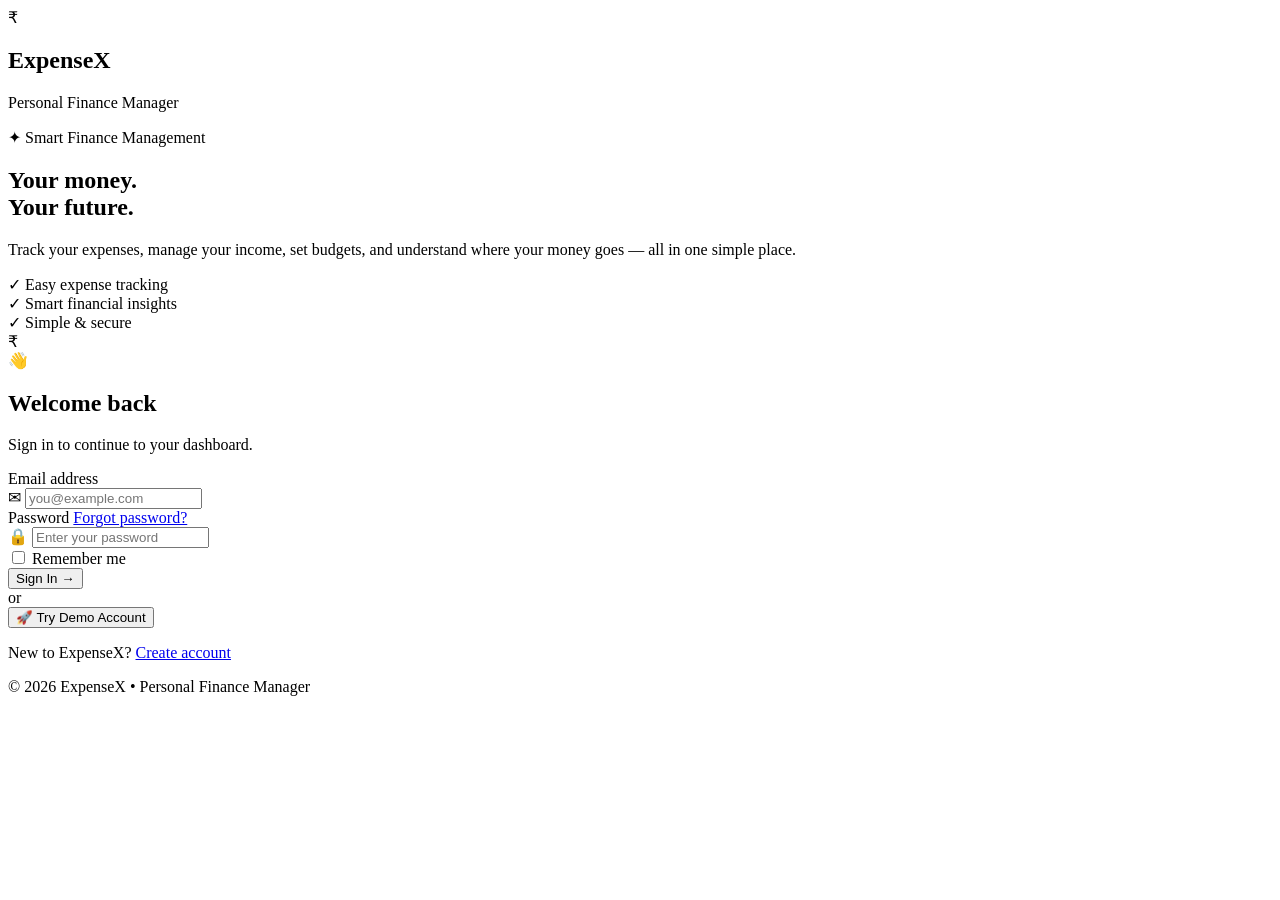
==== index.html @ b00d4480 "Add files via upload" ====
<!DOCTYPE html>
<html lang="en">

<head>
    <meta charset="UTF-8">

    <meta
        name="viewport"
        content="width=device-width, initial-scale=1.0"
    >

    <title>ExpenseX | Login</title>

    <link rel="stylesheet" href="css/style.css">
</head>


<body class="login-page">

    <div class="login-wrapper">

        <!-- =================================================
             LEFT BRANDING SECTION
        ================================================== -->

        <section class="login-brand">

            <!-- Logo -->

            <div class="brand-large">

                <div class="brand-logo">
                    ₹
                </div>

                <div>

                    <h1>
                        Expense<span>X</span>
                    </h1>

                    <p>
                        Personal Finance Manager
                    </p>

                </div>

            </div>


            <!-- Main Introduction -->

            <div class="brand-content">

                <div class="mini-badge">
                    ✦ Smart Finance Management
                </div>

                <h2>
                    Your money.<br>
                    <span>Your future.</span>
                </h2>

                <p>
                    Track your expenses, manage your income,
                    set budgets, and understand where your
                    money goes — all in one simple place.
                </p>

            </div>


            <!-- Features -->

            <div class="brand-footer">

                <div class="feature">
                    <span>✓</span>
                    Easy expense tracking
                </div>

                <div class="feature">
                    <span>✓</span>
                    Smart financial insights
                </div>

                <div class="feature">
                    <span>✓</span>
                    Simple & secure
                </div>

            </div>

        </section>



        <!-- =================================================
             RIGHT LOGIN SECTION
        ================================================== -->

        <section class="login-section">

            <div class="login-card">


                <!-- Mobile Logo -->

                <div class="mobile-logo">
                    ₹
                </div>


                <!-- Heading -->

                <div class="login-heading">

                    <div class="welcome-icon">
                        👋
                    </div>

                    <h2>
                        Welcome back
                    </h2>

                    <p>
                        Sign in to continue to your dashboard.
                    </p>

                </div>



                <!-- =================================================
                     LOGIN FORM
                ================================================== -->

                <form id="loginForm">


                    <!-- Email -->

                    <div class="login-input">

                        <label for="email">
                            Email address
                        </label>

                        <div class="input-wrapper">

                            <span>
                                ✉
                            </span>

                            <input
                                type="email"
                                id="email"
                                name="email"
                                placeholder="you@example.com"
                                autocomplete="email"
                                required
                            >

                        </div>

                    </div>



                    <!-- Password -->

                    <div class="login-input">

                        <div class="password-label">

                            <label for="password">
                                Password
                            </label>

                            <a href="#">
                                Forgot password?
                            </a>

                        </div>


                        <div class="input-wrapper">

                            <span>
                                🔒
                            </span>

                            <input
                                type="password"
                                id="password"
                                name="password"
                                placeholder="Enter your password"
                                autocomplete="current-password"
                                required
                            >

                        </div>

                    </div>



                    <!-- Remember Me -->

                    <div class="remember-row">

                        <label>

                            <input
                                type="checkbox"
                                id="remember"
                                name="remember"
                            >

                            <span>
                                Remember me
                            </span>

                        </label>

                    </div>



                    <!-- Sign In -->

                    <button
                        type="submit"
                        class="login-button"
                    >

                        <span class="button-text">
                            Sign In
                        </span>

                        <span>
                            →
                        </span>

                    </button>

                </form>



                <!-- Divider -->

                <div class="divider">

                    <span>
                        or
                    </span>

                </div>



                <!-- Demo Account -->

                <button
                    type="button"
                    class="demo-button"
                    id="demoButton"
                >

                    🚀

                    <span>
                        Try Demo Account
                    </span>

                </button>



                <!-- Create Account -->

                <p class="create-account">

                    New to ExpenseX?

                    <a href="#">
                        Create account
                    </a>

                </p>



                <!-- Footer -->

                <div class="login-footer">

                    © 2026 ExpenseX

                    <span>•</span>

                    Personal Finance Manager

                </div>


            </div>

        </section>

    </div>


    <!-- JavaScript -->

    <script src="js/script.js"></script>

</body>

</html>
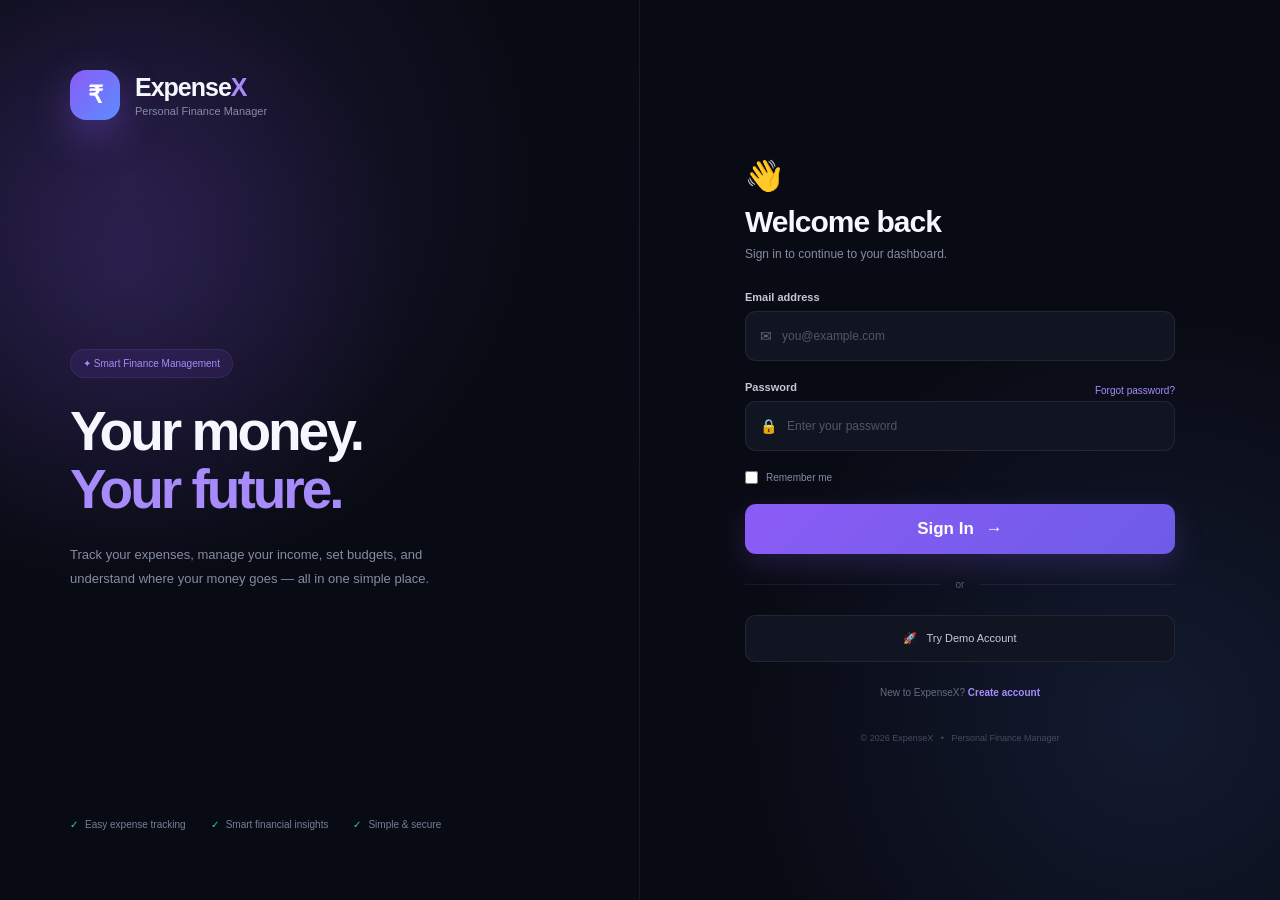
==== commit 29afaf17: "Fix HTML structure and update stylesheet link" ====
--- a/index.html
+++ b/index.html
@@ -11,7 +11,7 @@
 
     <title>ExpenseX | Login</title>
 
-    <link rel="stylesheet" href="css/style.css">
+    <link rel="stylesheet" href="/style.css">
 </head>
 
 
@@ -314,8 +314,8 @@
 
     <!-- JavaScript -->
 
-    <script src="js/script.js"></script>
+    <script src="/script.js"></script>
 
 </body>
 
-</html>+</html>
--- a/style.css
+++ b/style.css
@@ -0,0 +1,2443 @@
+/* =========================================================
+   EXPENSEX - PERSONAL EXPENSE TRACKER
+   COMPLETE MODERN DARK UI CSS
+========================================================= */
+
+
+/* =========================================================
+   RESET
+========================================================= */
+
+* {
+    margin: 0;
+    padding: 0;
+    box-sizing: border-box;
+}
+
+html {
+    scroll-behavior: smooth;
+}
+
+body {
+    font-family: "Inter", Arial, sans-serif;
+    background: #090b14;
+    color: #f5f7ff;
+}
+
+button,
+input,
+select,
+textarea {
+    font-family: inherit;
+}
+
+button {
+    cursor: pointer;
+}
+
+a {
+    text-decoration: none;
+}
+
+img {
+    max-width: 100%;
+}
+
+
+/* =========================================================
+   VARIABLES
+========================================================= */
+
+:root {
+
+    --bg: #090b14;
+    --sidebar: #0d101b;
+
+    --card: #111522;
+    --card-hover: #151a2a;
+
+    --border: rgba(255, 255, 255, 0.07);
+
+    --text: #f5f7ff;
+    --text-light: #c5cada;
+    --muted: #858ca3;
+    --muted-dark: #555c72;
+
+    --purple: #8b5cf6;
+    --purple-light: #a78bfa;
+
+    --blue: #5b8cff;
+    --green: #35d39a;
+    --red: #ff657a;
+    --yellow: #f7c65f;
+
+}
+
+
+/* =========================================================
+   MAIN APP
+========================================================= */
+
+.app {
+    min-height: 100vh;
+    display: flex;
+}
+
+
+/* =========================================================
+   SIDEBAR
+========================================================= */
+
+.sidebar {
+
+    width: 255px;
+    height: 100vh;
+
+    position: fixed;
+    top: 0;
+    left: 0;
+
+    z-index: 1000;
+
+    padding: 28px 18px;
+
+    display: flex;
+    flex-direction: column;
+
+    background:
+        radial-gradient(
+            circle at 20% 0%,
+            rgba(139, 92, 246, 0.13),
+            transparent 30%
+        ),
+        var(--sidebar);
+
+    border-right: 1px solid var(--border);
+}
+
+
+/* =========================================================
+   BRAND
+========================================================= */
+
+.brand {
+
+    display: flex;
+    align-items: center;
+
+    gap: 12px;
+
+    padding: 0 10px;
+
+    margin-bottom: 45px;
+}
+
+.brand-icon {
+
+    width: 42px;
+    height: 42px;
+
+    display: flex;
+    align-items: center;
+    justify-content: center;
+
+    border-radius: 13px;
+
+    background:
+        linear-gradient(
+            135deg,
+            var(--purple),
+            var(--blue)
+        );
+
+    color: white;
+
+    font-size: 20px;
+    font-weight: 800;
+
+    box-shadow:
+        0 10px 30px rgba(139, 92, 246, 0.3);
+}
+
+.brand h2 {
+
+    font-size: 20px;
+
+    letter-spacing: -0.5px;
+
+    color: white;
+}
+
+.brand h2 span {
+    color: var(--purple-light);
+}
+
+.brand small {
+
+    display: block;
+
+    margin-top: 3px;
+
+    color: var(--muted);
+
+    font-size: 10px;
+}
+
+
+/* =========================================================
+   MENU TITLE
+========================================================= */
+
+.menu-title {
+
+    color: var(--muted-dark);
+
+    font-size: 10px;
+
+    font-weight: 700;
+
+    letter-spacing: 1.5px;
+
+    padding: 0 12px;
+
+    margin-bottom: 12px;
+}
+
+
+/* =========================================================
+   SIDEBAR MENU
+========================================================= */
+
+.sidebar-menu {
+
+    display: flex;
+    flex-direction: column;
+
+    gap: 5px;
+
+    margin-bottom: 28px;
+}
+
+.menu-item {
+
+    position: relative;
+
+    display: flex;
+    align-items: center;
+
+    gap: 14px;
+
+    padding: 13px 14px;
+
+    border-radius: 12px;
+
+    color: #81889e;
+
+    font-size: 13px;
+
+    font-weight: 500;
+
+    transition: all 0.25s ease;
+}
+
+.menu-item span {
+
+    width: 20px;
+
+    text-align: center;
+
+    font-size: 18px;
+}
+
+.menu-item:hover {
+
+    color: white;
+
+    background: rgba(255, 255, 255, 0.04);
+
+    transform: translateX(2px);
+}
+
+.menu-item.active {
+
+    color: white;
+
+    background:
+        linear-gradient(
+            90deg,
+            rgba(139, 92, 246, 0.18),
+            rgba(139, 92, 246, 0.03)
+        );
+}
+
+.menu-item.active::before {
+
+    content: "";
+
+    position: absolute;
+
+    left: -18px;
+
+    top: 50%;
+
+    transform: translateY(-50%);
+
+    width: 3px;
+
+    height: 25px;
+
+    border-radius: 0 5px 5px 0;
+
+    background: var(--purple-light);
+
+    box-shadow:
+        0 0 15px rgba(139, 92, 246, 0.5);
+}
+
+.logout:hover {
+    color: var(--red);
+}
+
+
+/* =========================================================
+   SIDEBAR BOTTOM
+========================================================= */
+
+.sidebar-bottom {
+    margin-top: auto;
+}
+
+.upgrade-card {
+
+    padding: 18px;
+
+    border-radius: 15px;
+
+    background:
+        linear-gradient(
+            135deg,
+            rgba(139, 92, 246, 0.15),
+            rgba(91, 140, 255, 0.05)
+        );
+
+    border: 1px solid rgba(139, 92, 246, 0.15);
+}
+
+.upgrade-icon {
+
+    width: 32px;
+    height: 32px;
+
+    display: flex;
+    align-items: center;
+    justify-content: center;
+
+    margin-bottom: 12px;
+
+    border-radius: 10px;
+
+    background: rgba(139, 92, 246, 0.15);
+
+    color: var(--purple-light);
+
+    font-size: 15px;
+}
+
+.upgrade-card h4 {
+
+    font-size: 13px;
+
+    margin-bottom: 5px;
+}
+
+.upgrade-card p {
+
+    color: var(--muted);
+
+    font-size: 10px;
+
+    line-height: 1.5;
+}
+
+
+/* =========================================================
+   MAIN CONTENT
+========================================================= */
+
+.main {
+
+    width: calc(100% - 255px);
+
+    min-height: 100vh;
+
+    margin-left: 255px;
+
+    padding: 35px 42px;
+
+    background:
+        radial-gradient(
+            circle at 80% -10%,
+            rgba(91, 140, 255, 0.08),
+            transparent 25%
+        );
+}
+
+
+/* =========================================================
+   TOP BAR
+========================================================= */
+
+.topbar {
+
+    display: flex;
+
+    align-items: center;
+    justify-content: space-between;
+
+    margin-bottom: 32px;
+}
+
+.welcome h1 {
+
+    font-size: 24px;
+
+    letter-spacing: -0.7px;
+
+    margin-bottom: 6px;
+}
+
+.welcome p {
+
+    color: var(--muted);
+
+    font-size: 13px;
+}
+
+.top-actions {
+
+    display: flex;
+
+    align-items: center;
+
+    gap: 18px;
+}
+
+
+/* =========================================================
+   NOTIFICATION
+========================================================= */
+
+.icon-button {
+
+    position: relative;
+
+    width: 42px;
+    height: 42px;
+
+    border: 1px solid var(--border);
+
+    border-radius: 12px;
+
+    background: var(--card);
+
+    color: white;
+
+    transition: 0.2s;
+}
+
+.icon-button:hover {
+
+    background: var(--card-hover);
+
+    border-color:
+        rgba(139, 92, 246, 0.25);
+}
+
+.notification-dot {
+
+    position: absolute;
+
+    top: 9px;
+    right: 9px;
+
+    width: 6px;
+    height: 6px;
+
+    border-radius: 50%;
+
+    background: var(--red);
+
+    box-shadow:
+        0 0 8px var(--red);
+}
+
+
+/* =========================================================
+   PROFILE
+========================================================= */
+
+.profile {
+
+    display: flex;
+
+    align-items: center;
+
+    gap: 10px;
+}
+
+.avatar {
+
+    width: 40px;
+    height: 40px;
+
+    display: flex;
+
+    align-items: center;
+    justify-content: center;
+
+    border-radius: 12px;
+
+    background:
+        linear-gradient(
+            135deg,
+            var(--purple),
+            var(--blue)
+        );
+
+    font-weight: 700;
+
+    color: white;
+}
+
+.profile-info {
+
+    display: flex;
+
+    flex-direction: column;
+
+    gap: 3px;
+}
+
+.profile-info strong {
+
+    font-size: 12px;
+}
+
+.profile-info small {
+
+    color: var(--muted);
+
+    font-size: 9px;
+}
+
+.arrow {
+
+    color: var(--muted);
+
+    font-size: 15px;
+}
+
+
+/* =========================================================
+   BALANCE HERO
+========================================================= */
+
+.balance-hero {
+
+    position: relative;
+
+    min-height: 220px;
+
+    overflow: hidden;
+
+    padding: 32px 35px;
+
+    margin-bottom: 22px;
+
+    border-radius: 24px;
+
+    background:
+        radial-gradient(
+            circle at 85% 20%,
+            rgba(167, 139, 250, 0.4),
+            transparent 28%
+        ),
+        linear-gradient(
+            120deg,
+            #392078,
+            #25204d 55%,
+            #18264e
+        );
+
+    border: 1px solid rgba(255, 255, 255, 0.08);
+
+    box-shadow:
+        0 25px 70px rgba(0, 0, 0, 0.2);
+}
+
+.balance-content {
+
+    position: relative;
+
+    z-index: 3;
+}
+
+.balance-label {
+
+    display: flex;
+
+    align-items: center;
+
+    gap: 8px;
+
+    margin-bottom: 12px;
+
+    color: #c9c2e6;
+
+    font-size: 10px;
+
+    font-weight: 700;
+
+    letter-spacing: 1.5px;
+}
+
+.balance-dot {
+
+    width: 7px;
+    height: 7px;
+
+    border-radius: 50%;
+
+    background: var(--green);
+
+    box-shadow:
+        0 0 10px var(--green);
+}
+
+.balance-content h2 {
+
+    font-size: 44px;
+
+    letter-spacing: -2px;
+
+    margin-bottom: 12px;
+}
+
+.balance-content h2 span {
+
+    color: #aaa3c8;
+
+    font-size: 25px;
+}
+
+.balance-change {
+
+    display: flex;
+
+    align-items: center;
+
+    gap: 8px;
+}
+
+.balance-change span {
+
+    color: #66e0ae;
+
+    font-size: 11px;
+
+    font-weight: 700;
+}
+
+.balance-change p {
+
+    color: #aaa3c8;
+
+    font-size: 11px;
+}
+
+
+/* =========================================================
+   HERO BUTTON
+========================================================= */
+
+.hero-button {
+
+    position: absolute;
+
+    right: 32px;
+    bottom: 30px;
+
+    z-index: 4;
+
+    border: none;
+
+    padding: 12px 18px;
+
+    border-radius: 10px;
+
+    background: white;
+
+    color: #28184f;
+
+    font-size: 11px;
+
+    font-weight: 700;
+
+    transition: 0.25s;
+}
+
+.hero-button:hover {
+
+    transform: translateY(-2px);
+
+    box-shadow:
+        0 10px 25px rgba(0, 0, 0, 0.25);
+}
+
+
+/* =========================================================
+   HERO DECORATION
+========================================================= */
+
+.balance-decoration {
+
+    position: absolute;
+
+    right: 5%;
+    top: 0;
+
+    width: 300px;
+    height: 100%;
+
+    pointer-events: none;
+}
+
+.circle {
+
+    position: absolute;
+
+    border-radius: 50%;
+
+    border:
+        1px solid rgba(255, 255, 255, 0.08);
+}
+
+.circle-one {
+
+    width: 240px;
+    height: 240px;
+
+    right: 0;
+    top: -80px;
+}
+
+.circle-two {
+
+    width: 180px;
+    height: 180px;
+
+    right: 40px;
+    top: -50px;
+}
+
+.floating-symbol {
+
+    position: absolute;
+
+    right: 90px;
+    top: 65px;
+
+    width: 70px;
+    height: 70px;
+
+    display: flex;
+
+    align-items: center;
+    justify-content: center;
+
+    border-radius: 22px;
+
+    background:
+        rgba(255, 255, 255, 0.08);
+
+    backdrop-filter: blur(10px);
+
+    color: rgba(255, 255, 255, 0.7);
+
+    font-size: 30px;
+
+    transform: rotate(10deg);
+}
+
+
+/* =========================================================
+   STAT GRID
+========================================================= */
+
+.stats-grid {
+
+    display: grid;
+
+    grid-template-columns:
+        repeat(4, 1fr);
+
+    gap: 15px;
+
+    margin-bottom: 22px;
+}
+
+
+/* =========================================================
+   STAT CARD
+========================================================= */
+
+.stat-card {
+
+    padding: 20px;
+
+    border-radius: 18px;
+
+    background: var(--card);
+
+    border: 1px solid var(--border);
+
+    transition: 0.25s;
+}
+
+.stat-card:hover {
+
+    transform: translateY(-3px);
+
+    background: var(--card-hover);
+
+    border-color:
+        rgba(139, 92, 246, 0.25);
+
+    box-shadow:
+        0 15px 35px rgba(0, 0, 0, 0.15);
+}
+
+.stat-top {
+
+    display: flex;
+
+    align-items: center;
+
+    justify-content: space-between;
+
+    margin-bottom: 18px;
+}
+
+
+/* =========================================================
+   STAT ICONS
+========================================================= */
+
+.stat-icon {
+
+    width: 36px;
+    height: 36px;
+
+    display: flex;
+
+    align-items: center;
+    justify-content: center;
+
+    border-radius: 11px;
+
+    font-size: 17px;
+}
+
+.stat-icon.income {
+
+    color: var(--green);
+
+    background:
+        rgba(53, 211, 154, 0.1);
+}
+
+.stat-icon.expense {
+
+    color: var(--red);
+
+    background:
+        rgba(255, 101, 122, 0.1);
+}
+
+.stat-icon.saving {
+
+    color: var(--purple-light);
+
+    background:
+        rgba(139, 92, 246, 0.1);
+}
+
+.stat-icon.budget {
+
+    color: var(--yellow);
+
+    background:
+        rgba(247, 198, 95, 0.1);
+}
+
+
+/* =========================================================
+   STAT PERCENT
+========================================================= */
+
+.stat-percent {
+
+    padding: 5px 8px;
+
+    border-radius: 6px;
+
+    background:
+        rgba(255, 255, 255, 0.04);
+
+    color: var(--muted);
+
+    font-size: 10px;
+}
+
+.stat-percent.positive {
+
+    color: var(--green);
+
+    background:
+        rgba(53, 211, 154, 0.08);
+}
+
+.stat-percent.negative {
+
+    color: var(--red);
+
+    background:
+        rgba(255, 101, 122, 0.08);
+}
+
+
+/* =========================================================
+   STAT TEXT
+========================================================= */
+
+.stat-card p {
+
+    color: var(--muted);
+
+    font-size: 11px;
+
+    margin-bottom: 6px;
+}
+
+.stat-card h3 {
+
+    font-size: 22px;
+
+    letter-spacing: -0.5px;
+
+    margin-bottom: 6px;
+}
+
+.stat-card > small {
+
+    color: var(--muted-dark);
+
+    font-size: 9px;
+}
+
+
+/* =========================================================
+   PROGRESS
+========================================================= */
+
+.progress {
+
+    width: 100%;
+
+    height: 5px;
+
+    margin-top: 14px;
+
+    overflow: hidden;
+
+    border-radius: 10px;
+
+    background: #202535;
+}
+
+.progress-fill {
+
+    width: 62%;
+
+    height: 100%;
+
+    border-radius: 10px;
+
+    background:
+        linear-gradient(
+            90deg,
+            var(--yellow),
+            #ff9f43
+        );
+}
+
+
+/* =========================================================
+   ANALYTICS GRID
+========================================================= */
+
+.analytics-grid {
+
+    display: grid;
+
+    grid-template-columns: 1.8fr 1fr;
+
+    gap: 15px;
+
+    margin-bottom: 22px;
+}
+
+
+/* =========================================================
+   PANEL
+========================================================= */
+
+.panel {
+
+    padding: 23px;
+
+    border-radius: 18px;
+
+    background: var(--card);
+
+    border: 1px solid var(--border);
+}
+
+.panel-header {
+
+    display: flex;
+
+    align-items: flex-start;
+
+    justify-content: space-between;
+
+    margin-bottom: 20px;
+}
+
+.panel-header h3 {
+
+    font-size: 14px;
+
+    margin-bottom: 5px;
+}
+
+.panel-header p {
+
+    color: var(--muted);
+
+    font-size: 10px;
+}
+
+
+/* =========================================================
+   PERIOD SELECT
+========================================================= */
+
+.period-select {
+
+    padding: 8px 10px;
+
+    border: 1px solid var(--border);
+
+    border-radius: 8px;
+
+    outline: none;
+
+    background: #191e2c;
+
+    color: #9da4ba;
+
+    font-size: 10px;
+}
+
+
+/* =========================================================
+   CHART
+========================================================= */
+
+.chart-wrapper {
+
+    height: 285px;
+
+    position: relative;
+}
+
+
+/* =========================================================
+   CATEGORY CHART
+========================================================= */
+
+.donut-wrapper {
+
+    position: relative;
+
+    height: 170px;
+
+    display: flex;
+
+    justify-content: center;
+}
+
+.donut-wrapper canvas {
+
+    max-width: 180px;
+}
+
+.donut-center {
+
+    position: absolute;
+
+    top: 52px;
+
+    display: flex;
+
+    flex-direction: column;
+
+    align-items: center;
+}
+
+.donut-center strong {
+
+    font-size: 19px;
+}
+
+.donut-center span {
+
+    color: var(--muted);
+
+    font-size: 9px;
+
+    margin-top: 3px;
+}
+
+
+/* =========================================================
+   CATEGORY LIST
+========================================================= */
+
+.category-list {
+
+    margin-top: 12px;
+}
+
+.category-row {
+
+    display: flex;
+
+    align-items: center;
+
+    justify-content: space-between;
+
+    padding: 8px 0;
+
+    border-bottom:
+        1px solid rgba(255, 255, 255, 0.04);
+
+    font-size: 10px;
+}
+
+.category-row span {
+
+    display: flex;
+
+    align-items: center;
+
+    gap: 8px;
+
+    color: #a5abc0;
+}
+
+.category-row strong {
+
+    font-size: 10px;
+}
+
+
+/* =========================================================
+   CATEGORY DOTS
+========================================================= */
+
+.category-dot {
+
+    width: 7px;
+    height: 7px;
+
+    display: inline-block;
+
+    border-radius: 50%;
+}
+
+.food-dot {
+    background: #8b5cf6;
+}
+
+.transport-dot {
+    background: #5b8cff;
+}
+
+.bills-dot {
+    background: #35d39a;
+}
+
+.shopping-dot {
+    background: #f7c65f;
+}
+
+
+/* =========================================================
+   MORE BUTTON
+========================================================= */
+
+.more-button {
+
+    border: none;
+
+    background: transparent;
+
+    color: var(--muted);
+
+    font-size: 15px;
+}
+
+
+/* =========================================================
+   TRANSACTIONS
+========================================================= */
+
+.transactions-panel {
+
+    margin-bottom: 30px;
+}
+
+.view-link {
+
+    color: var(--purple-light);
+
+    font-size: 10px;
+
+    transition: 0.2s;
+}
+
+.view-link:hover {
+
+    color: white;
+}
+
+
+/* =========================================================
+   TRANSACTION ITEM
+========================================================= */
+
+.transactions {
+
+    display: flex;
+
+    flex-direction: column;
+}
+
+.transaction {
+
+    display: flex;
+
+    align-items: center;
+
+    gap: 13px;
+
+    padding: 13px 0;
+
+    border-bottom:
+        1px solid rgba(255, 255, 255, 0.04);
+}
+
+.transaction:last-child {
+
+    border-bottom: none;
+}
+
+
+/* =========================================================
+   TRANSACTION ICON
+========================================================= */
+
+.transaction-icon {
+
+    width: 42px;
+    height: 42px;
+
+    display: flex;
+
+    align-items: center;
+    justify-content: center;
+
+    border-radius: 12px;
+
+    font-size: 18px;
+}
+
+.food-icon {
+    background: rgba(139, 92, 246, 0.1);
+}
+
+.transport-icon {
+    background: rgba(91, 140, 255, 0.1);
+}
+
+.bills-icon {
+    background: rgba(53, 211, 154, 0.1);
+}
+
+.income-icon {
+    background: rgba(247, 198, 95, 0.1);
+}
+
+
+/* =========================================================
+   TRANSACTION INFO
+========================================================= */
+
+.transaction-info {
+
+    flex: 1;
+
+    display: flex;
+
+    flex-direction: column;
+
+    gap: 4px;
+}
+
+.transaction-info strong {
+
+    font-size: 11px;
+}
+
+.transaction-info span {
+
+    color: var(--muted);
+
+    font-size: 9px;
+}
+
+
+/* =========================================================
+   TRANSACTION AMOUNT
+========================================================= */
+
+.transaction-amount {
+
+    font-size: 11px;
+}
+
+.expense-amount {
+    color: var(--red);
+}
+
+.income-amount {
+    color: var(--green);
+}
+
+
+/* =========================================================
+   MOBILE MENU
+========================================================= */
+
+.mobile-menu {
+
+    display: none;
+
+    width: 40px;
+    height: 40px;
+
+    border: 1px solid var(--border);
+
+    border-radius: 10px;
+
+    background: var(--card);
+
+    color: white;
+
+    font-size: 18px;
+}
+
+
+/* =========================================================
+   MODAL
+========================================================= */
+
+.modal-overlay {
+
+    position: fixed;
+
+    inset: 0;
+
+    z-index: 9999;
+
+    display: none;
+
+    align-items: center;
+    justify-content: center;
+
+    background:
+        rgba(0, 0, 0, 0.7);
+
+    backdrop-filter: blur(8px);
+}
+
+.modal-overlay.show {
+
+    display: flex;
+}
+
+.modal {
+
+    position: relative;
+
+    width: 400px;
+
+    max-width: calc(100% - 30px);
+
+    padding: 30px;
+
+    border-radius: 22px;
+
+    background: #111522;
+
+    border: 1px solid var(--border);
+
+    box-shadow:
+        0 30px 80px rgba(0, 0, 0, 0.5);
+
+    animation: modalIn 0.25s ease;
+}
+
+@keyframes modalIn {
+
+    from {
+
+        opacity: 0;
+
+        transform:
+            translateY(15px)
+            scale(0.97);
+    }
+
+    to {
+
+        opacity: 1;
+
+        transform:
+            translateY(0)
+            scale(1);
+    }
+}
+
+.modal-close {
+
+    position: absolute;
+
+    top: 15px;
+    right: 15px;
+
+    width: 32px;
+    height: 32px;
+
+    border: none;
+
+    border-radius: 8px;
+
+    background:
+        rgba(255, 255, 255, 0.05);
+
+    color: white;
+
+    font-size: 20px;
+}
+
+.modal-icon {
+
+    width: 48px;
+    height: 48px;
+
+    display: flex;
+
+    align-items: center;
+    justify-content: center;
+
+    margin-bottom: 18px;
+
+    border-radius: 14px;
+
+    background:
+        rgba(139, 92, 246, 0.12);
+
+    color: var(--purple-light);
+
+    font-size: 25px;
+}
+
+.modal h2 {
+
+    font-size: 20px;
+
+    margin-bottom: 6px;
+}
+
+.modal > p {
+
+    color: var(--muted);
+
+    font-size: 11px;
+
+    margin-bottom: 25px;
+}
+
+
+/* =========================================================
+   QUICK BUTTONS
+========================================================= */
+
+.quick-buttons {
+
+    display: flex;
+
+    flex-direction: column;
+
+    gap: 10px;
+}
+
+.quick-buttons a {
+
+    display: flex;
+
+    align-items: center;
+
+    gap: 14px;
+
+    padding: 15px;
+
+    border-radius: 13px;
+
+    transition: 0.2s;
+}
+
+.quick-buttons a:hover {
+
+    transform: translateX(3px);
+}
+
+.quick-buttons a > span {
+
+    width: 38px;
+    height: 38px;
+
+    display: flex;
+
+    align-items: center;
+    justify-content: center;
+
+    border-radius: 11px;
+
+    font-size: 18px;
+}
+
+.quick-buttons div {
+
+    display: flex;
+
+    flex-direction: column;
+
+    gap: 3px;
+}
+
+.quick-buttons strong {
+
+    color: white;
+
+    font-size: 11px;
+}
+
+.quick-buttons small {
+
+    color: var(--muted);
+
+    font-size: 9px;
+}
+
+.quick-expense {
+
+    background:
+        rgba(255, 101, 122, 0.07);
+}
+
+.quick-expense > span {
+
+    background:
+        rgba(255, 101, 122, 0.12);
+
+    color: var(--red);
+}
+
+.quick-income {
+
+    background:
+        rgba(53, 211, 154, 0.07);
+}
+
+.quick-income > span {
+
+    background:
+        rgba(53, 211, 154, 0.12);
+
+    color: var(--green);
+}
+
+
+/* =========================================================
+   LOGIN PAGE
+========================================================= */
+
+.login-page {
+
+    min-height: 100vh;
+
+    background:
+        radial-gradient(
+            circle at 10% 20%,
+            rgba(139, 92, 246, 0.15),
+            transparent 30%
+        ),
+        radial-gradient(
+            circle at 90% 80%,
+            rgba(91, 140, 255, 0.12),
+            transparent 30%
+        ),
+        #090b14;
+
+    overflow-x: hidden;
+}
+
+.login-wrapper {
+
+    min-height: 100vh;
+
+    display: grid;
+
+    grid-template-columns: 1fr 1fr;
+}
+
+
+/* =========================================================
+   LOGIN LEFT
+========================================================= */
+
+.login-brand {
+
+    position: relative;
+
+    padding: 70px;
+
+    display: flex;
+
+    flex-direction: column;
+
+    justify-content: space-between;
+
+    border-right:
+        1px solid rgba(255, 255, 255, 0.06);
+
+    background:
+        radial-gradient(
+            circle at 20% 30%,
+            rgba(139, 92, 246, 0.15),
+            transparent 35%
+        );
+}
+
+.brand-large {
+
+    display: flex;
+
+    align-items: center;
+
+    gap: 15px;
+}
+
+.brand-logo {
+
+    width: 50px;
+    height: 50px;
+
+    display: flex;
+
+    align-items: center;
+    justify-content: center;
+
+    border-radius: 16px;
+
+    background:
+        linear-gradient(
+            135deg,
+            var(--purple),
+            var(--blue)
+        );
+
+    color: white;
+
+    font-size: 24px;
+
+    font-weight: 800;
+
+    box-shadow:
+        0 15px 40px rgba(139, 92, 246, 0.35);
+}
+
+.brand-large h1 {
+
+    font-size: 25px;
+
+    letter-spacing: -1px;
+}
+
+.brand-large h1 span {
+
+    color: var(--purple-light);
+}
+
+.brand-large p {
+
+    color: var(--muted);
+
+    font-size: 11px;
+
+    margin-top: 3px;
+}
+
+.brand-content {
+
+    max-width: 500px;
+}
+
+.mini-badge {
+
+    display: inline-block;
+
+    padding: 8px 12px;
+
+    border-radius: 20px;
+
+    background:
+        rgba(139, 92, 246, 0.1);
+
+    border:
+        1px solid rgba(139, 92, 246, 0.15);
+
+    color: var(--purple-light);
+
+    font-size: 10px;
+
+    margin-bottom: 25px;
+}
+
+.brand-content h2 {
+
+    font-size: 55px;
+
+    line-height: 1.05;
+
+    letter-spacing: -3px;
+
+    margin-bottom: 25px;
+}
+
+.brand-content h2 span {
+
+    color: var(--purple-light);
+}
+
+.brand-content > p {
+
+    max-width: 420px;
+
+    color: var(--muted);
+
+    font-size: 13px;
+
+    line-height: 1.8;
+}
+
+.brand-footer {
+
+    display: flex;
+
+    gap: 25px;
+
+    flex-wrap: wrap;
+}
+
+.feature {
+
+    color: #777f96;
+
+    font-size: 10px;
+
+    display: flex;
+
+    align-items: center;
+
+    gap: 7px;
+}
+
+.feature span {
+
+    color: var(--green);
+}
+
+
+/* =========================================================
+   LOGIN RIGHT
+========================================================= */
+
+.login-section {
+
+    display: flex;
+
+    align-items: center;
+
+    justify-content: center;
+
+    padding: 40px;
+}
+
+.login-card {
+
+    width: 100%;
+
+    max-width: 430px;
+}
+
+.login-heading {
+
+    margin-bottom: 30px;
+}
+
+.welcome-icon {
+
+    font-size: 30px;
+
+    margin-bottom: 12px;
+}
+
+.login-heading h2 {
+
+    font-size: 30px;
+
+    letter-spacing: -1px;
+
+    margin-bottom: 8px;
+}
+
+.login-heading p {
+
+    color: var(--muted);
+
+    font-size: 12px;
+}
+
+
+/* =========================================================
+   LOGIN INPUT
+========================================================= */
+
+.login-input {
+
+    margin-bottom: 20px;
+}
+
+.login-input label {
+
+    display: block;
+
+    color: #c4c8d6;
+
+    font-size: 11px;
+
+    font-weight: 600;
+
+    margin-bottom: 8px;
+}
+
+.input-wrapper {
+
+    height: 50px;
+
+    display: flex;
+
+    align-items: center;
+
+    gap: 10px;
+
+    padding: 0 14px;
+
+    background: var(--card);
+
+    border:
+        1px solid rgba(255, 255, 255, 0.07);
+
+    border-radius: 11px;
+
+    transition: 0.25s;
+}
+
+.input-wrapper:focus-within {
+
+    border-color: var(--purple);
+
+    box-shadow:
+        0 0 0 3px rgba(139, 92, 246, 0.08);
+}
+
+.input-wrapper span {
+
+    color: #656c80;
+
+    font-size: 14px;
+}
+
+.input-wrapper input {
+
+    width: 100%;
+
+    height: 100%;
+
+    border: none;
+
+    outline: none;
+
+    background: transparent;
+
+    color: white;
+
+    font-size: 12px;
+}
+
+.input-wrapper input::placeholder {
+
+    color: #4f566b;
+}
+
+
+/* =========================================================
+   PASSWORD LABEL
+========================================================= */
+
+.password-label {
+
+    display: flex !important;
+
+    justify-content: space-between;
+
+    align-items: center;
+}
+
+.password-label a {
+
+    color: var(--purple-light);
+
+    text-decoration: none;
+
+    font-size: 10px;
+}
+
+
+/* =========================================================
+   REMEMBER ME
+========================================================= */
+
+.remember-row {
+
+    margin-bottom: 20px;
+}
+
+.remember-row label {
+
+    display: flex;
+
+    align-items: center;
+
+    gap: 8px;
+
+    color: var(--muted);
+
+    font-size: 10px;
+
+    cursor: pointer;
+}
+
+.remember-row input {
+
+    accent-color: var(--purple);
+}
+
+
+/* =========================================================
+   LOGIN BUTTON
+========================================================= */
+
+.login-button {
+
+    width: 100%;
+
+    height: 50px;
+
+    display: flex;
+
+    align-items: center;
+
+    justify-content: center;
+
+    gap: 12px;
+
+    border: none;
+
+    border-radius: 11px;
+
+    background:
+        linear-gradient(
+            135deg,
+            var(--purple),
+            #6d5ce7
+        );
+
+    color: white;
+
+    font-size: 12px;
+
+    font-weight: 700;
+
+    box-shadow:
+        0 10px 30px rgba(139, 92, 246, 0.2);
+
+    transition: 0.25s;
+}
+
+.login-button span {
+
+    font-size: 17px;
+}
+
+.login-button:hover {
+
+    transform: translateY(-2px);
+
+    box-shadow:
+        0 15px 35px rgba(139, 92, 246, 0.3);
+}
+
+
+/* =========================================================
+   DIVIDER
+========================================================= */
+
+.divider {
+
+    display: flex;
+
+    align-items: center;
+
+    gap: 15px;
+
+    margin: 25px 0;
+}
+
+.divider::before,
+.divider::after {
+
+    content: "";
+
+    height: 1px;
+
+    flex: 1;
+
+    background:
+        rgba(255, 255, 255, 0.06);
+}
+
+.divider span {
+
+    color: var(--muted-dark);
+
+    font-size: 10px;
+}
+
+
+/* =========================================================
+   DEMO BUTTON
+========================================================= */
+
+.demo-button {
+
+    width: 100%;
+
+    height: 47px;
+
+    display: flex;
+
+    align-items: center;
+
+    justify-content: center;
+
+    gap: 9px;
+
+    border:
+        1px solid rgba(255, 255, 255, 0.07);
+
+    border-radius: 10px;
+
+    background: var(--card);
+
+    color: var(--text-light);
+
+    font-size: 11px;
+
+    transition: 0.25s;
+}
+
+.demo-button:hover {
+
+    background: var(--card-hover);
+
+    border-color:
+        rgba(139, 92, 246, 0.2);
+}
+
+
+/* =========================================================
+   CREATE ACCOUNT
+========================================================= */
+
+.create-account {
+
+    text-align: center;
+
+    margin-top: 25px;
+
+    color: #656c80;
+
+    font-size: 10px;
+}
+
+.create-account a {
+
+    color: var(--purple-light);
+
+    font-weight: 600;
+}
+
+
+/* =========================================================
+   LOGIN FOOTER
+========================================================= */
+
+.login-footer {
+
+    text-align: center;
+
+    margin-top: 35px;
+
+    color: #444b5e;
+
+    font-size: 9px;
+}
+
+.login-footer span {
+
+    margin: 0 5px;
+}
+
+
+/* =========================================================
+   MOBILE LOGIN LOGO
+========================================================= */
+
+.mobile-logo {
+
+    display: none;
+
+    width: 50px;
+    height: 50px;
+
+    align-items: center;
+    justify-content: center;
+
+    margin: 0 auto 30px;
+
+    border-radius: 16px;
+
+    background:
+        linear-gradient(
+            135deg,
+            var(--purple),
+            var(--blue)
+        );
+
+    color: white;
+
+    font-size: 24px;
+
+    font-weight: 800;
+}
+
+
+/* =========================================================
+   RESPONSIVE - 1150
+========================================================= */
+
+@media (max-width: 1150px) {
+
+    .stats-grid {
+
+        grid-template-columns:
+            repeat(2, 1fr);
+    }
+
+    .analytics-grid {
+
+        grid-template-columns: 1fr;
+    }
+
+}
+
+
+/* =========================================================
+   RESPONSIVE - 900
+========================================================= */
+
+@media (max-width: 900px) {
+
+    .login-wrapper {
+
+        grid-template-columns: 1fr;
+    }
+
+    .login-brand {
+
+        display: none;
+    }
+
+    .login-section {
+
+        min-height: 100vh;
+
+        padding: 25px;
+    }
+
+    .mobile-logo {
+
+        display: flex;
+    }
+
+}
+
+
+/* =========================================================
+   RESPONSIVE - 850
+========================================================= */
+
+@media (max-width: 850px) {
+
+    .sidebar {
+
+        transform: translateX(-100%);
+
+        transition: transform 0.3s ease;
+    }
+
+    .sidebar.show {
+
+        transform: translateX(0);
+    }
+
+    .main {
+
+        width: 100%;
+
+        margin-left: 0;
+
+        padding: 25px 20px;
+    }
+
+    .mobile-menu {
+
+        display: block;
+    }
+
+    .topbar {
+
+        gap: 15px;
+    }
+
+    .welcome h1 {
+
+        font-size: 18px;
+    }
+
+    .profile-info,
+    .profile .arrow {
+
+        display: none;
+    }
+
+}
+
+
+/* =========================================================
+   RESPONSIVE - 600
+========================================================= */
+
+@media (max-width: 600px) {
+
+    .main {
+
+        padding: 20px 14px;
+    }
+
+    .stats-grid {
+
+        grid-template-columns: 1fr;
+    }
+
+    .top-actions {
+
+        gap: 7px;
+    }
+
+    .balance-hero {
+
+        min-height: 250px;
+
+        padding: 25px;
+    }
+
+    .balance-content h2 {
+
+        font-size: 34px;
+    }
+
+    .balance-decoration {
+
+        opacity: 0.4;
+    }
+
+    .hero-button {
+
+        left: 25px;
+
+        right: auto;
+
+        bottom: 25px;
+    }
+
+    .chart-wrapper {
+
+        height: 230px;
+    }
+
+    .panel {
+
+        padding: 18px;
+    }
+
+    .profile {
+
+        display: none;
+    }
+
+    .transaction-info strong {
+
+        font-size: 10px;
+    }
+
+    .transaction-info span {
+
+        font-size: 8px;
+    }
+
+    .transaction-amount {
+
+        font-size: 10px;
+    }
+
+}
+
+
+/* =========================================================
+   RESPONSIVE - 500
+========================================================= */
+
+@media (max-width: 500px) {
+
+    .login-section {
+
+        padding: 20px;
+    }
+
+    .login-heading h2 {
+
+        font-size: 26px;
+    }
+
+    .brand-content h2 {
+
+        font-size: 40px;
+    }
+
+}
+
+
+/* =========================================================
+   SCROLLBAR
+========================================================= */
+
+::-webkit-scrollbar {
+
+    width: 7px;
+}
+
+::-webkit-scrollbar-track {
+
+    background: #090b14;
+}
+
+::-webkit-scrollbar-thumb {
+
+    background: #292e40;
+
+    border-radius: 10px;
+}
+
+::-webkit-scrollbar-thumb:hover {
+
+    background: #3b4156;
+}
+
+
+/* =========================================================
+   SELECTION
+========================================================= */
+
+::selection {
+
+    background: rgba(139, 92, 246, 0.35);
+
+    color: white;
+}
